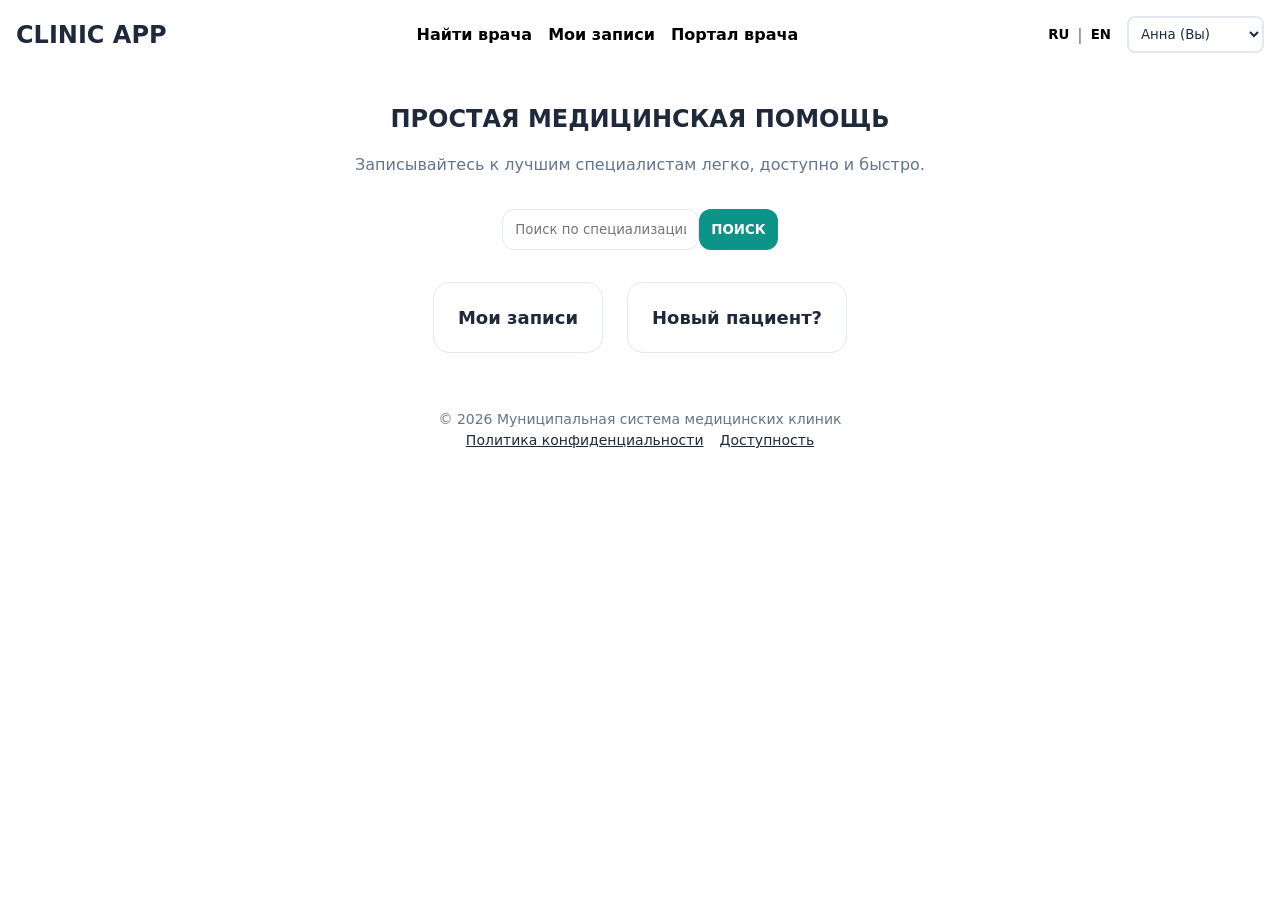
==== index.html @ 36bb8b9a "Update and rename main.html to index.html" ====
<!DOCTYPE html>
<html lang="ru">
<head>
    <meta charset="UTF-8">
    <meta name="viewport" content="width=device-width, initial-scale=1.0">
    <title>Clinic App</title>
    <link rel="stylesheet" href="css/theme.css">
    <link rel="stylesheet" href="css/style222.css">
</head>
<body class="bg-background text-foreground">
    <header class="border-b border-border p-4 flex justify-between items-center">
        <div class="logo font-weight-medium text-2xl cursor-pointer" onclick="showSection('home')" aria-label="Clinic App Logo">CLINIC APP</div>        
        
        <nav class="flex gap-4">
            <button data-i18n="nav-find" aria-label="Find a Doctor" class="text-base font-weight-medium">Найти врача</button>
            <button data-i18n="nav-appointments" aria-label="My Appointments" class="text-base font-weight-medium">Мои записи</button>
            <button data-i18n="nav-portal" aria-label="Doctor Portal" class="text-base font-weight-medium">Портал врача</button>
        </nav>

        <div class="flex items-center gap-4">
            <div class="language-switcher flex gap-2 border-r border-border pr-4">
                <button onclick="changeLanguage('ru')" class="font-weight-medium hover:text-primary" aria-label="Переключить на русский">RU</button>
                <span class="text-muted-foreground">|</span>
                <button onclick="changeLanguage('en')" class="font-weight-medium hover:text-primary" aria-label="Switch to English">EN</button>
            </div>
            
            <div class="profile-selector">
                <select id="family-profile" class="bg-input-background text-foreground radius-sm p-2" aria-label="Смена профиля">
                    <option value="anna" data-i18n="profile-anna">Анна (Вы)</option>
                    <option value="maxim" data-i18n="profile-maxim">Максим (Сын)</option>
                </select>
            </div>
        </div>
    </header>

    <main class="p-8">
        <div id="js-notification-container" aria-live="polite" class="radius-md p-4 mb-4" style="display: none;"></div>

        <section id="home">
            <h1 class="text-2xl font-weight-medium text-center mb-4" data-i18n="home-title">ПРОСТАЯ МЕДИЦИНСКАЯ ПОМОЩЬ</h1>
            <p class="text-center text-muted-foreground mb-8" data-i18n="home-subtitle">Записывайтесь к лучшим специалистам легко, доступно и быстро.</p>
            
            <div class="search-container flex justify-center mb-8">
                <input type="text" id="main-search" class="bg-input-background border border-border radius-md p-3 w-1/2" data-i18n-placeholder="search-placeholder" placeholder="Поиск по специализации или имени...">
                <button class="bg-primary text-primary-foreground font-weight-medium radius-md p-3 ml-2" data-i18n="search-btn">ПОИСК</button>
            </div>

            <div class="quick-actions flex justify-center gap-6">
                <button class="card border border-border radius-lg p-6 bg-card text-card-foreground w-64 hover:translate-y-[-2px] transition-all" onclick="showSection('dashboard')">
                    <span class="text-lg font-weight-medium" data-i18n="nav-appointments">Мои записи</span>
                </button>
                <button class="card border border-border radius-lg p-6 bg-card text-card-foreground w-64 hover:translate-y-[-2px] transition-all" onclick="showAuthModal()">
                    <span class="text-lg font-weight-medium" data-i18n="new-patient">Новый пациент?</span>
                </button>
            </div>
        </section>

        <section id="search" style="display: none;" class="flex gap-8">
            <aside class="w-1/4 border border-border radius-lg p-4">
                <h3 class="text-lg font-weight-medium mb-4" data-i18n="filter-title">ФИЛЬТРЫ</h3>
                <nav class="flex flex-col gap-2">
                    <button class="bg-primary text-primary-foreground radius-sm p-2 text-left" data-i18n="filter-all">Все</button>
                    <button class="text-foreground radius-sm p-2 text-left hover:bg-muted" data-i18n="spec-cardiology">Кардиология</button>
                    <button class="text-foreground radius-sm p-2 text-left hover:bg-muted" data-i18n="spec-pediatrics">Педиатрия</button>
                </nav>
            </aside>
            <div class="w-3/4 flex flex-col gap-4">
                <article class="doctor-card border border-border radius-lg p-4 flex justify-between bg-card text-card-foreground">
                    <div>
                        <h3 class="text-lg font-weight-medium">Dr. Eleanor Rigby</h3>
                        <p class="text-muted-foreground" data-i18n="spec-cardiology">Кардиология</p>
                        <p class="text-muted-foreground text-sm" data-i18n="doctor-room">Кабинет 304, Корпус А</p>
                    </div>
                    <div class="flex flex-col items-end gap-2">
                        <span class="border border-border radius-sm p-1 text-sm" data-i18n="status-available">ДОСТУПНО СЕГОДНЯ</span>
                        <button class="bg-secondary text-secondary-foreground font-weight-medium radius-md p-2" data-i18n="btn-schedule">СМОТРЕТЬ ГРАФИК</button>
                    </div>
                </article>
            </div>
        </section>

        <section id="booking" style="display: none;">
            <div class="doctor-header mb-6 p-4 border border-border radius-lg">
                <h2 class="text-xl font-weight-medium">DR. ELEANOR RIGBY</h2>
                <p class="text-muted-foreground" data-i18n="spec-cardiology">Кардиология</p>
            </div>
            <h3 class="text-lg font-weight-medium mb-4" data-i18n="slots-title">СВОБОДНОЕ ВРЕМЯ</h3>
            <div class="slots-grid grid grid-cols-4 gap-4 mb-6">
                <button class="slot border border-border radius-md p-4 text-center hover:bg-primary hover:text-primary-foreground">09:00</button>
                <button class="slot bg-muted text-muted-foreground border border-border radius-md p-4 text-center cursor-not-allowed" disabled data-i18n="slot-booked">Занято</button>
            </div>
            <button class="bg-secondary text-secondary-foreground border border-border radius-lg p-3 w-full font-weight-medium" data-i18n="btn-notify">Уведомить меня (Лист ожидания)</button>
        </section>

        <section id="confirm" style="display: none;">
            <h2 class="text-xl font-weight-medium text-center mb-8" data-i18n="confirm-title">ПОДТВЕРЖДЕНИЕ ЗАПИСИ</h2>
            <div class="flex gap-8 justify-center">
                <div class="appointment-details border border-border radius-lg p-6 w-1/3 bg-card text-card-foreground shadow-brutal">
                    <h3 class="text-lg font-weight-medium border-b border-border pb-2 mb-4" data-i18n="details-title">ДЕТАЛИ ПРИЕМА</h3>
                    <p class="mb-2"><span class="text-muted-foreground text-sm" data-i18n="label-doctor">ВРАЧ</span><br><strong id="confirm-doctor" class="font-weight-medium text-lg">Dr. Eleanor Rigby</strong></p>
                    <p class="mb-2"><span class="text-muted-foreground text-sm" data-i18n="label-time">ВРЕМЯ</span><br><strong id="confirm-time" class="font-weight-medium text-lg">10:00 AM</strong></p>
                    <p class="mb-2"><span class="text-muted-foreground text-sm">ДАТА</span><br><strong class="font-weight-medium text-lg">Сегодня</strong></p>
                </div>
                
                <form class="booking-form flex flex-col gap-4 w-1/3">
                    <div class="input-group flex flex-col gap-1">
                        <label for="full-name" class="font-weight-medium text-base text-muted-foreground" data-i18n="label-name">ФИО</label>
                        <input type="text" id="full-name" class="bg-input-background border border-border radius-sm p-3 focus-ring">
                    </div>
                    <div class="input-group flex flex-col gap-1">
                        <label for="iin-number" class="font-weight-medium text-base text-muted-foreground">ИИН</label>
                        <input type="text" id="iin-number" class="bg-input-background border border-border radius-sm p-3 focus-ring" placeholder="12 цифр">
                    </div>
                    <div class="input-group flex flex-col gap-1">
                        <label for="phone-number" class="font-weight-medium text-base text-muted-foreground">Телефон</label>
                        <input type="tel" id="phone-number" class="bg-input-background border border-border radius-sm p-3 focus-ring" placeholder="+7 (...)">
                    </div>
                    <button type="button" class="bg-primary text-primary-foreground font-weight-medium radius-sm p-4 mt-4 w-full" data-i18n="btn-confirm">ПОДТВЕРДИТЬ ЗАПИСЬ</button>
                </form>
            </div>
        </section>

        <section id="dashboard" style="display: none;">
            <div class="flex justify-between items-center border-b border-border pb-4 mb-6">
                <h2 class="text-xl font-weight-medium" data-i18n="nav-appointments">МОИ ЗАПИСИ</h2>
                <span class="bg-input-background border border-border radius-sm p-2 text-sm">ID: #8842-19B</span>
            </div>
            
            <div class="tabs flex gap-4 mb-6">
                <button class="font-weight-medium border-b-2 border-primary pb-1 active" data-i18n="tab-upcoming" data-target="upcoming-visits">Предстоящие</button>
                <button class="font-weight-medium text-muted-foreground border-b-2 border-transparent pb-1" data-i18n="tab-records" data-target="medical-records">Мед. карта</button>
                <button class="font-weight-medium text-muted-foreground border-b-2 border-transparent pb-1" data-i18n="tab-results" data-target="test-results">Результаты анализов</button>
            </div>

            <div id="upcoming-visits" class="flex flex-col gap-4"></div>

            <div id="medical-records" style="display: none;">
                <article class="record-card border border-border radius-lg p-4 flex justify-between items-center bg-card text-card-foreground shadow-brutal mb-4">
                    <p data-i18n="record-cbc">Общий анализ крови (ОАК)</p>
                    <a href="#" class="text-primary font-weight-medium underline" data-i18n="btn-download">Скачать PDF</a>
                </article>
            </div>

            <div id="test-results" style="display: none;">
                <article class="record-card border border-border radius-lg p-4 flex justify-between items-center bg-card text-card-foreground shadow-brutal mb-4">
                    <p data-i18n="result-biochem">Биохимический анализ крови</p>
                    <span class="text-sm text-muted-foreground">13.03.2026</span>
                    <a href="#" class="text-primary font-weight-medium underline" data-i18n="btn-download">Скачать PDF</a>
                </article>
            </div>
        </section>

        <section id="doctorportal" style="display: none;">
            <h2 class="text-xl font-weight-medium mb-6" data-i18n="portal-title">УПРАВЛЕНИЕ РАСПИСАНИЕМ</h2>
            <div class="flex gap-6">
                <aside class="w-1/4 bg-primary text-primary-foreground p-4 radius-lg">
                    <h3 data-i18n="summary-title">ИТОГИ ДНЯ</h3>
                    <p data-i18n="summary-total">Всего пациентов: 12</p>
                </aside>
                <div class="w-3/4 border border-border radius-lg p-4">
                    <table class="w-full text-left">
                        <thead class="text-muted-foreground border-b border-border">
                            <tr>
                                <th class="p-2" data-i18n="col-time">ВРЕМЯ</th>
                                <th class="p-2" data-i18n="col-patient">ПАЦИЕНТ</th>
                                <th class="p-2" data-i18n="col-status">СТАТУС</th>
                            </tr>
                        </thead>
                        <tbody>
                            <tr class="border-b border-border">
                                <td class="p-2">09:00 AM</td>
                                <td class="p-2">Alice Smith</td>
                                <td class="p-2"><span class="bg-primary text-primary-foreground px-2 py-1 radius-xl text-xs" data-i18n="status-checkedin">ПРИШЕЛ</span></td>
                            </tr>
                        </tbody>
                    </table>
                </div>
            </div>
        </section>
    </main>

    <footer class="border-t border-border p-6 text-center mt-8 text-sm text-muted-foreground">
        <p data-i18n="footer-text">© 2026 Муниципальная система медицинских клиник</p>
        <div class="mt-2 flex justify-center gap-4">
            <a href="#" class="text-foreground" data-i18n="footer-privacy">Политика конфиденциальности</a>
            <a href="#" class="text-foreground" data-i18n="footer-accessibility">Доступность</a>
        </div>
    </footer>
    <script src="js/script.js"></script>
</body>

</html>
---- css/theme.css ----
:root {
  --font-size: 16px;
  --text-2xl: 1.75rem;
  --text-xl: 1.25rem;
  --text-lg: 1.125rem;
  --text-base: 1rem;
  
  /* Мягкие скругления для современного вида */
  --radius: 0.75rem; 
  --font-weight-medium: 600;

  /* =========================================
     CLEAN LIGHT THEME (Чистая светлая тема)
  ========================================= */
  --background: #ffffff; /* Чисто белый фон страницы */
  --foreground: #1e293b; /* Глубокий темно-серый для текста (не режет глаз) */
  
  --primary: #0d9488; /* Красивый медицинский бирюзовый (Teal) для главных кнопок */
  --primary-foreground: #ffffff; /* Белый текст на бирюзовых кнопках */
  
  --secondary: #f8fafc; /* Очень светло-серый для вторичных элементов */
  --secondary-foreground: #0f172a;
  
  --card: #ffffff; /* Белый фон для карточек */
  --card-foreground: #1e293b;
  
  --muted: #f1f5f9; /* Светло-серый для заблокированных слотов */
  --muted-foreground: #64748b; /* Серый текст для подписей */
  
  --destructive: #ef4444; /* Аккуратный красный для отмены */
  --destructive-foreground: #ffffff;
  
  --border: #e2e8f0; /* Очень нежные светло-серые рамки */
  --input-background: #ffffff; /* Белый фон для полей ввода */
  
  --ring: #0d9488; /* Бирюзовое свечение при клике на инпут */
  --success: #10b981; /* Зеленый для уведомлений */
}

/* На всякий случай оставляем темную тему, если захочешь переключить */
.dark {
  --background: #0f172a;
  --foreground: #f8fafc;
  --primary: #14b8a6;
  --primary-foreground: #022c22;
  --secondary: #1e293b;
  --secondary-foreground: #f8fafc;
  --card: #1e293b;
  --card-foreground: #f8fafc;
  --muted: #334155;
  --muted-foreground: #cbd5e1;
  --border: #334155;
  --input-background: #0f172a;
}
---- css/style222.css ----
/* =========================================
   1. БАЗОВЫЕ НАСТРОЙКИ
========================================= */
* { box-sizing: border-box; margin: 0; padding: 0; }

body { 
    background-color: var(--background); 
    color: var(--foreground); 
    font-family: system-ui, -apple-system, sans-serif; 
    line-height: 1.5; 
}

/* =========================================
   2. СЕТКА И ПОЗИЦИОНИРОВАНИЕ (То, что сломалось)
========================================= */
.flex { display: flex; }
.flex-col { flex-direction: column; }
.justify-between { justify-content: space-between; }
.justify-center { justify-content: center; }
.items-center { align-items: center; }
.items-end { align-items: flex-end; }
.grid { display: grid; }
.grid-cols-1 { grid-template-columns: repeat(1, minmax(0, 1fr)); }
@media (min-width: 768px) { .md\:grid-cols-2 { grid-template-columns: repeat(2, minmax(0, 1fr)); } }

.gap-1 { gap: 0.25rem; } .gap-2 { gap: 0.5rem; } .gap-3 { gap: 0.75rem; } 
.gap-4 { gap: 1rem; } .gap-6 { gap: 1.5rem; } .gap-8 { gap: 2rem; }

.w-full { width: 100%; } .w-1\/3 { width: 33.333333%; } .w-1\/4 { width: 25%; } .w-3\/4 { width: 75%; }
.w-3 { width: 0.75rem; } .h-3 { height: 0.75rem; }
.max-w-2xl { max-width: 42rem; } .max-w-3xl { max-width: 48rem; } .max-w-7xl { max-width: 80rem; }
.mx-auto { margin-left: auto; margin-right: auto; }

.p-2 { padding: 0.5rem; } .p-3 { padding: 0.75rem; } .p-4 { padding: 1rem; } 
.p-5 { padding: 1.25rem; } .p-6 { padding: 1.5rem; } .p-8 { padding: 2rem; }
.px-4 { padding-left: 1rem; padding-right: 1rem; } .py-2 { padding-top: 0.5rem; padding-bottom: 0.5rem; }
.px-8 { padding-left: 2rem; padding-right: 2rem; } .py-4 { padding-top: 1rem; padding-bottom: 1rem; }
.py-12 { padding-top: 3rem; padding-bottom: 3rem; }

.mb-2 { margin-bottom: 0.5rem; } .mb-4 { margin-bottom: 1rem; } .mb-6 { margin-bottom: 1.5rem; } 
.mb-8 { margin-bottom: 2rem; } .mb-10 { margin-bottom: 2.5rem; } .mb-12 { margin-bottom: 3rem; }
.mt-4 { margin-top: 1rem; }
.pb-2 { padding-bottom: 0.5rem; } .pl-4 { padding-left: 1rem; }

.hidden { display: none !important; }
.sticky { position: sticky; } .top-0 { top: 0; } .top-24 { top: 6rem; } .z-50 { z-index: 50; }
.relative { position: relative; } .absolute { position: absolute; } .right-2 { right: 0.5rem; } .top-2 { top: 0.5rem; }

/* =========================================
   3. ТИПОГРАФИКА И ЦВЕТА
========================================= */
.text-sm { font-size: 0.875rem; } .text-base { font-size: 1rem; } .text-lg { font-size: 1.125rem; } 
.text-xl { font-size: 1.25rem; } .text-2xl { font-size: 1.5rem; } .text-3xl { font-size: 1.875rem; }
.font-weight-medium { font-weight: 600; } .text-center { text-align: center; }

.bg-background { background-color: var(--background); } .text-foreground { color: var(--foreground); }
.bg-card { background-color: var(--card); } .text-card-foreground { color: var(--card-foreground); }
.bg-primary { background-color: var(--primary); color: var(--primary-foreground); } 
.text-primary { color: var(--primary); }
.bg-secondary { background-color: var(--secondary); color: var(--secondary-foreground); }
.bg-input-background { background-color: var(--input-background); }
.text-muted-foreground { color: var(--muted-foreground); }

/* =========================================
   4. РАМКИ И СТИЛЬ FIGMA (Neobrutalism / Modern)
========================================= */
.border { border: 1px solid var(--border); }
.border-2 { border: 2px solid var(--border); }
.border-b-2 { border-bottom: 2px solid var(--border); }
.border-x { border-left: 1px solid var(--border); border-right: 1px solid var(--border); }
.border-l-8 { border-left: 8px solid var(--primary); }
.radius-sm { border-radius: 0.5rem; } .radius-md { border-radius: 0.75rem; } 
.radius-lg { border-radius: 1rem; } .rounded-full { border-radius: 9999px; }

:root { --shadow-offset: 6px; }

/* Светлая тема: Жесткие черные тени как на скрине */
.shadow-brutal { box-shadow: var(--shadow-offset) var(--shadow-offset) 0px var(--border); }
.shadow-brutal-lg { box-shadow: 10px 10px 0px var(--border); }

/* Темная тема: Мягкие, современные тени как на скрине Confirm Appointment */
.dark .shadow-brutal { box-shadow: 0 4px 12px rgba(0, 0, 0, 0.4); border-color: transparent; }
.dark .shadow-brutal-lg { box-shadow: 0 8px 24px rgba(0, 0, 0, 0.5); border-color: transparent; }

.glow-text { text-shadow: 0 0 15px var(--primary); }

/* =========================================
   5. ИНТЕРАКТИВ И КОМПОНЕНТЫ
========================================= */
button, input, select { font-family: inherit; outline: none; }
button { border: none; cursor: pointer; background: transparent; transition: all 0.2s ease; }

input, select {
    border: 2px solid var(--border);
    transition: border-color 0.2s, box-shadow 0.2s;
}
input:focus, select:focus { 
    border-color: var(--primary); 
    box-shadow: 0 0 0 2px var(--background), 0 0 0 4px var(--primary);
}

.cursor-pointer { cursor: pointer; } 
.transition-all { transition: all 0.2s ease-in-out; }
.hover\:text-primary:hover { color: var(--primary); }

/* Анимации кнопок */
button:hover:not(.tab-btn):not(.nav-link):not(.filter-btn) {
    transform: translate(-2px, -2px);
}
.dark button:hover:not(.tab-btn):not(.nav-link):not(.filter-btn) {
    box-shadow: 0 0 15px var(--primary);
}

/* Навигация в Header */
.nav-link { position: relative; padding: 0.5rem 0; font-weight: 500; }
.nav-link::after { 
    content: ''; position: absolute; bottom: 0; left: 0; width: 0; height: 2px; 
    background: var(--primary); transition: 0.3s; 
}
.nav-link:hover::after { width: 100%; }

/* Вкладки (Tabs) */
.tab-btn { padding: 1rem 2rem; font-weight: 600; opacity: 0.5; border-bottom: 4px solid transparent; }
.tab-btn.active { opacity: 1; color: var(--primary); border-bottom-color: var(--primary); }

/* Фильтры в поиске */
.filter-btn { width: 100%; text-align: left; padding: 0.75rem 1rem; border-radius: 0.5rem; margin-bottom: 0.5rem; }
.filter-btn:hover { background-color: var(--muted); }
.filter-btn.active { background-color: var(--primary); color: var(--primary-foreground); }

/* Анимации */
.animate-fade-in { animation: fadeIn 0.4s ease-out; }
@keyframes fadeIn { from { opacity: 0; transform: translateY(10px); } to { opacity: 1; transform: translateY(0); } }
.animate-pulse { animation: pulse 2s infinite; }
@keyframes pulse { 0%, 100% { opacity: 1; } 50% { opacity: .5; } }
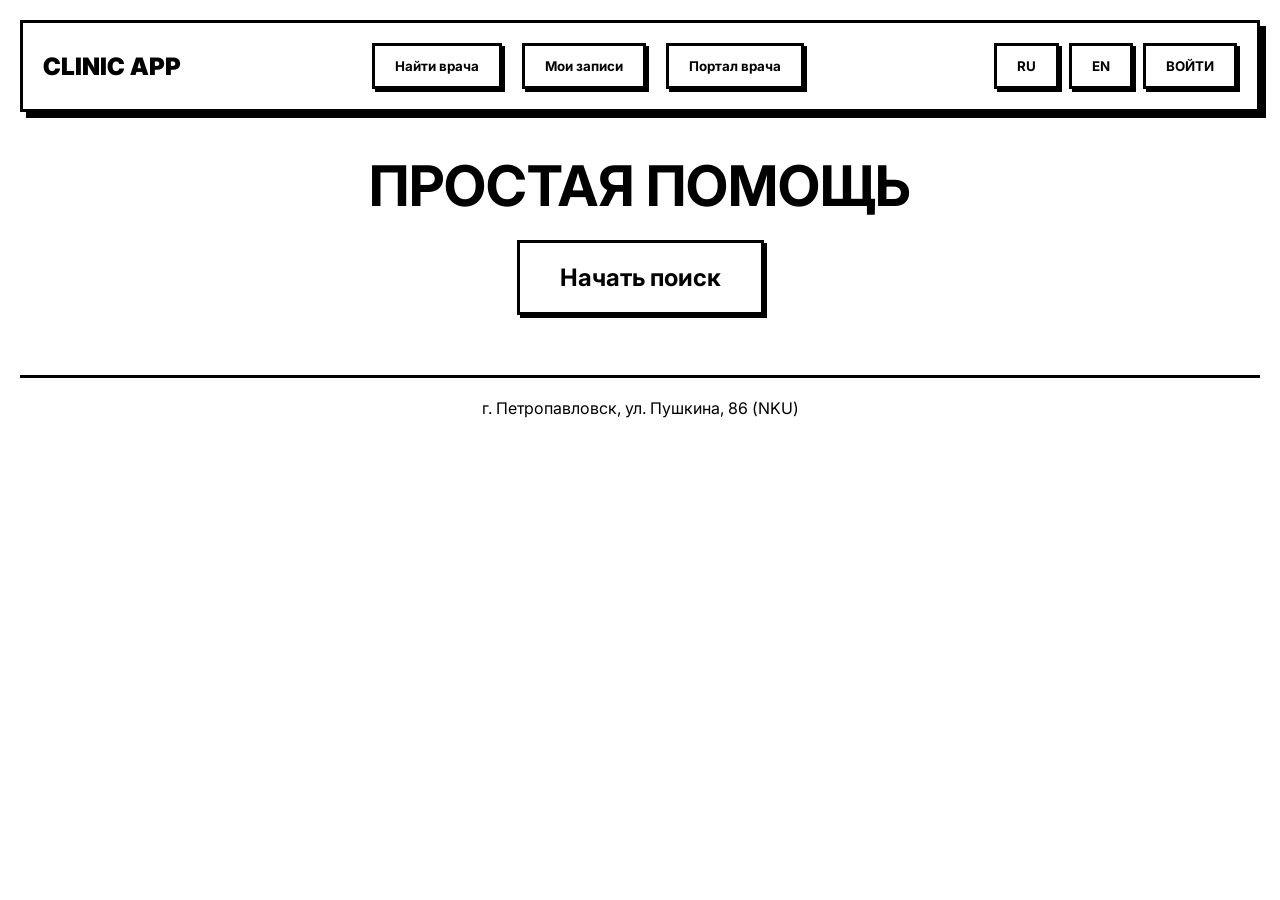
==== commit d08fbe47: "Refactor index.html for improved layout and styles Updated the Clinic App HTML structure and styles," ====
--- a/index.html
+++ b/index.html
@@ -3,190 +3,132 @@
 <head>
     <meta charset="UTF-8">
     <meta name="viewport" content="width=device-width, initial-scale=1.0">
-    <title>Clinic App</title>
-    <link rel="stylesheet" href="css/theme.css">
-    <link rel="stylesheet" href="css/style222.css">
+    <title>Clinic App | Neobrutalism</title>
+    <link href="https://fonts.googleapis.com/css2?family=Inter:wght@400;700;900&display=swap" rel="stylesheet">
+    <style>
+        :root {
+            --bg: #ffffff;
+            --fg: #000000;
+            --border-width: 3px;
+            --shadow: 6px 6px 0px #000000;
+        }
+        * { box-sizing: border-box; margin: 0; padding: 0; font-family: 'Inter', sans-serif; }
+        body { background: var(--bg); color: var(--fg); padding: 20px; }
+        
+        header { 
+            display: flex; justify-content: space-between; align-items: center;
+            padding: 20px; border: var(--border-width) solid var(--fg);
+            box-shadow: var(--shadow); margin-bottom: 40px; background: #fff;
+        }
+        .logo { font-weight: 900; font-size: 1.5rem; text-transform: uppercase; cursor: pointer; }
+        
+        button, input {
+            padding: 12px 20px; border: var(--border-width) solid var(--fg);
+            background: #fff; font-weight: 700; cursor: pointer;
+            box-shadow: 3px 3px 0px #000; transition: 0.1s;
+        }
+        button:hover { transform: translate(-2px, -2px); box-shadow: 5px 5px 0px #000; }
+        button:active { transform: translate(1px, 1px); box-shadow: 1px 1px 0px #000; }
+        
+        .search-container { display: flex; gap: 30px; align-items: flex-start; margin-top: 20px; }
+        .spec-column { width: 250px; display: flex; flex-direction: column; gap: 10px; }
+        .docs-column { flex: 1; display: grid; grid-template-columns: repeat(auto-fill, minmax(250px, 1fr)); gap: 20px; }
+        
+        .card { border: var(--border-width) solid var(--fg); padding: 20px; box-shadow: var(--shadow); background: #fff; }
+        .modal { 
+            display: none; position: fixed; top: 0; left: 0; width: 100%; height: 100%; 
+            background: rgba(255,255,255,0.9); z-index: 100; justify-content: center; align-items: center; 
+        }
+        .notification { 
+            display: none; position: fixed; top: 20px; right: 20px; padding: 20px; 
+            border: var(--border-width) solid var(--fg); background: #fff; font-weight: 900; z-index: 1000; 
+        }
+        .active-spec { background: #000 !important; color: #fff !important; }
+
+        section { display: none; }
+        #home { display: block; }
+
+        table { width: 100%; border-collapse: collapse; margin-top: 20px; }
+        th, td { border: var(--border-width) solid var(--fg); padding: 15px; text-align: center; }
+        th { background: #eee; }
+    </style>
 </head>
-<body class="bg-background text-foreground">
-    <header class="border-b border-border p-4 flex justify-between items-center">
-        <div class="logo font-weight-medium text-2xl cursor-pointer" onclick="showSection('home')" aria-label="Clinic App Logo">CLINIC APP</div>        
-        
-        <nav class="flex gap-4">
-            <button data-i18n="nav-find" aria-label="Find a Doctor" class="text-base font-weight-medium">Найти врача</button>
-            <button data-i18n="nav-appointments" aria-label="My Appointments" class="text-base font-weight-medium">Мои записи</button>
-            <button data-i18n="nav-portal" aria-label="Doctor Portal" class="text-base font-weight-medium">Портал врача</button>
+<body>
+    <div id="notify" class="notification">УСПЕШНО!</div>
+
+    <header>
+        <div class="logo" onclick="showSection('home')">CLINIC APP</div>
+        <nav style="display: flex; gap: 20px;">
+            <button onclick="showSection('search')" data-i18n="nav-find">Найти врача</button>
+            <button onclick="showSection('dashboard')" data-i18n="nav-appointments">Мои записи</button>
+            <button onclick="showSection('doctorportal')" data-i18n="nav-portal">Портал врача</button>
         </nav>
-
-        <div class="flex items-center gap-4">
-            <div class="language-switcher flex gap-2 border-r border-border pr-4">
-                <button onclick="changeLanguage('ru')" class="font-weight-medium hover:text-primary" aria-label="Переключить на русский">RU</button>
-                <span class="text-muted-foreground">|</span>
-                <button onclick="changeLanguage('en')" class="font-weight-medium hover:text-primary" aria-label="Switch to English">EN</button>
-            </div>
-            
-            <div class="profile-selector">
-                <select id="family-profile" class="bg-input-background text-foreground radius-sm p-2" aria-label="Смена профиля">
-                    <option value="anna" data-i18n="profile-anna">Анна (Вы)</option>
-                    <option value="maxim" data-i18n="profile-maxim">Максим (Сын)</option>
-                </select>
-            </div>
+        <div class="lang-sw" style="display: flex; gap: 10px;">
+            <button onclick="changeLanguage('ru')">RU</button>
+            <button onclick="changeLanguage('en')">EN</button>
+            <button id="auth-btn" onclick="showAuthModal()">ВОЙТИ</button>
         </div>
     </header>
 
-    <main class="p-8">
-        <div id="js-notification-container" aria-live="polite" class="radius-md p-4 mb-4" style="display: none;"></div>
+    <main>
+        <section id="home" style="text-align: center;">
+            <h1 style="font-size: 3.5rem; margin-bottom: 20px;" data-i18n="home-title">ПРОСТАЯ ПОМОЩЬ</h1>
+            <button onclick="showSection('search')" style="font-size: 1.5rem; padding: 20px 40px;" data-i18n="search-btn">Начать поиск</button>
+        </section>
 
-        <section id="home">
-            <h1 class="text-2xl font-weight-medium text-center mb-4" data-i18n="home-title">ПРОСТАЯ МЕДИЦИНСКАЯ ПОМОЩЬ</h1>
-            <p class="text-center text-muted-foreground mb-8" data-i18n="home-subtitle">Записывайтесь к лучшим специалистам легко, доступно и быстро.</p>
-            
-            <div class="search-container flex justify-center mb-8">
-                <input type="text" id="main-search" class="bg-input-background border border-border radius-md p-3 w-1/2" data-i18n-placeholder="search-placeholder" placeholder="Поиск по специализации или имени...">
-                <button class="bg-primary text-primary-foreground font-weight-medium radius-md p-3 ml-2" data-i18n="search-btn">ПОИСК</button>
-            </div>
-
-            <div class="quick-actions flex justify-center gap-6">
-                <button class="card border border-border radius-lg p-6 bg-card text-card-foreground w-64 hover:translate-y-[-2px] transition-all" onclick="showSection('dashboard')">
-                    <span class="text-lg font-weight-medium" data-i18n="nav-appointments">Мои записи</span>
-                </button>
-                <button class="card border border-border radius-lg p-6 bg-card text-card-foreground w-64 hover:translate-y-[-2px] transition-all" onclick="showAuthModal()">
-                    <span class="text-lg font-weight-medium" data-i18n="new-patient">Новый пациент?</span>
-                </button>
+        <section id="search">
+            <div class="search-container">
+                <div class="spec-column" id="spec-list"></div>
+                <div class="docs-column" id="docs-list">
+                    <p style="font-weight: 700;" data-i18n="select-spec-text">Выберите специализацию слева...</p>
+                </div>
             </div>
         </section>
 
-        <section id="search" style="display: none;" class="flex gap-8">
-            <aside class="w-1/4 border border-border radius-lg p-4">
-                <h3 class="text-lg font-weight-medium mb-4" data-i18n="filter-title">ФИЛЬТРЫ</h3>
-                <nav class="flex flex-col gap-2">
-                    <button class="bg-primary text-primary-foreground radius-sm p-2 text-left" data-i18n="filter-all">Все</button>
-                    <button class="text-foreground radius-sm p-2 text-left hover:bg-muted" data-i18n="spec-cardiology">Кардиология</button>
-                    <button class="text-foreground radius-sm p-2 text-left hover:bg-muted" data-i18n="spec-pediatrics">Педиатрия</button>
-                </nav>
-            </aside>
-            <div class="w-3/4 flex flex-col gap-4">
-                <article class="doctor-card border border-border radius-lg p-4 flex justify-between bg-card text-card-foreground">
-                    <div>
-                        <h3 class="text-lg font-weight-medium">Dr. Eleanor Rigby</h3>
-                        <p class="text-muted-foreground" data-i18n="spec-cardiology">Кардиология</p>
-                        <p class="text-muted-foreground text-sm" data-i18n="doctor-room">Кабинет 304, Корпус А</p>
-                    </div>
-                    <div class="flex flex-col items-end gap-2">
-                        <span class="border border-border radius-sm p-1 text-sm" data-i18n="status-available">ДОСТУПНО СЕГОДНЯ</span>
-                        <button class="bg-secondary text-secondary-foreground font-weight-medium radius-md p-2" data-i18n="btn-schedule">СМОТРЕТЬ ГРАФИК</button>
-                    </div>
-                </article>
+        <section id="booking">
+            <div class="card">
+                <h2 id="book-doc-name">ИМЯ ВРАЧА</h2>
+                <input type="date" id="book-date" onchange="renderSlots()" style="margin: 20px 0;">
+                <div id="slots-grid" style="display: grid; grid-template-columns: repeat(4, 1fr); gap: 10px;"></div>
             </div>
         </section>
 
-        <section id="booking" style="display: none;">
-            <div class="doctor-header mb-6 p-4 border border-border radius-lg">
-                <h2 class="text-xl font-weight-medium">DR. ELEANOR RIGBY</h2>
-                <p class="text-muted-foreground" data-i18n="spec-cardiology">Кардиология</p>
-            </div>
-            <h3 class="text-lg font-weight-medium mb-4" data-i18n="slots-title">СВОБОДНОЕ ВРЕМЯ</h3>
-            <div class="slots-grid grid grid-cols-4 gap-4 mb-6">
-                <button class="slot border border-border radius-md p-4 text-center hover:bg-primary hover:text-primary-foreground">09:00</button>
-                <button class="slot bg-muted text-muted-foreground border border-border radius-md p-4 text-center cursor-not-allowed" disabled data-i18n="slot-booked">Занято</button>
-            </div>
-            <button class="bg-secondary text-secondary-foreground border border-border radius-lg p-3 w-full font-weight-medium" data-i18n="btn-notify">Уведомить меня (Лист ожидания)</button>
+        <section id="dashboard">
+            <h2 style="margin-bottom: 20px;" data-i18n="nav-appointments">Мои записи</h2>
+            <div id="dash-content"></div>
         </section>
 
-        <section id="confirm" style="display: none;">
-            <h2 class="text-xl font-weight-medium text-center mb-8" data-i18n="confirm-title">ПОДТВЕРЖДЕНИЕ ЗАПИСИ</h2>
-            <div class="flex gap-8 justify-center">
-                <div class="appointment-details border border-border radius-lg p-6 w-1/3 bg-card text-card-foreground shadow-brutal">
-                    <h3 class="text-lg font-weight-medium border-b border-border pb-2 mb-4" data-i18n="details-title">ДЕТАЛИ ПРИЕМА</h3>
-                    <p class="mb-2"><span class="text-muted-foreground text-sm" data-i18n="label-doctor">ВРАЧ</span><br><strong id="confirm-doctor" class="font-weight-medium text-lg">Dr. Eleanor Rigby</strong></p>
-                    <p class="mb-2"><span class="text-muted-foreground text-sm" data-i18n="label-time">ВРЕМЯ</span><br><strong id="confirm-time" class="font-weight-medium text-lg">10:00 AM</strong></p>
-                    <p class="mb-2"><span class="text-muted-foreground text-sm">ДАТА</span><br><strong class="font-weight-medium text-lg">Сегодня</strong></p>
-                </div>
-                
-                <form class="booking-form flex flex-col gap-4 w-1/3">
-                    <div class="input-group flex flex-col gap-1">
-                        <label for="full-name" class="font-weight-medium text-base text-muted-foreground" data-i18n="label-name">ФИО</label>
-                        <input type="text" id="full-name" class="bg-input-background border border-border radius-sm p-3 focus-ring">
-                    </div>
-                    <div class="input-group flex flex-col gap-1">
-                        <label for="iin-number" class="font-weight-medium text-base text-muted-foreground">ИИН</label>
-                        <input type="text" id="iin-number" class="bg-input-background border border-border radius-sm p-3 focus-ring" placeholder="12 цифр">
-                    </div>
-                    <div class="input-group flex flex-col gap-1">
-                        <label for="phone-number" class="font-weight-medium text-base text-muted-foreground">Телефон</label>
-                        <input type="tel" id="phone-number" class="bg-input-background border border-border radius-sm p-3 focus-ring" placeholder="+7 (...)">
-                    </div>
-                    <button type="button" class="bg-primary text-primary-foreground font-weight-medium radius-sm p-4 mt-4 w-full" data-i18n="btn-confirm">ПОДТВЕРДИТЬ ЗАПИСЬ</button>
-                </form>
-            </div>
-        </section>
-
-        <section id="dashboard" style="display: none;">
-            <div class="flex justify-between items-center border-b border-border pb-4 mb-6">
-                <h2 class="text-xl font-weight-medium" data-i18n="nav-appointments">МОИ ЗАПИСИ</h2>
-                <span class="bg-input-background border border-border radius-sm p-2 text-sm">ID: #8842-19B</span>
-            </div>
-            
-            <div class="tabs flex gap-4 mb-6">
-                <button class="font-weight-medium border-b-2 border-primary pb-1 active" data-i18n="tab-upcoming" data-target="upcoming-visits">Предстоящие</button>
-                <button class="font-weight-medium text-muted-foreground border-b-2 border-transparent pb-1" data-i18n="tab-records" data-target="medical-records">Мед. карта</button>
-                <button class="font-weight-medium text-muted-foreground border-b-2 border-transparent pb-1" data-i18n="tab-results" data-target="test-results">Результаты анализов</button>
-            </div>
-
-            <div id="upcoming-visits" class="flex flex-col gap-4"></div>
-
-            <div id="medical-records" style="display: none;">
-                <article class="record-card border border-border radius-lg p-4 flex justify-between items-center bg-card text-card-foreground shadow-brutal mb-4">
-                    <p data-i18n="record-cbc">Общий анализ крови (ОАК)</p>
-                    <a href="#" class="text-primary font-weight-medium underline" data-i18n="btn-download">Скачать PDF</a>
-                </article>
-            </div>
-
-            <div id="test-results" style="display: none;">
-                <article class="record-card border border-border radius-lg p-4 flex justify-between items-center bg-card text-card-foreground shadow-brutal mb-4">
-                    <p data-i18n="result-biochem">Биохимический анализ крови</p>
-                    <span class="text-sm text-muted-foreground">13.03.2026</span>
-                    <a href="#" class="text-primary font-weight-medium underline" data-i18n="btn-download">Скачать PDF</a>
-                </article>
-            </div>
-        </section>
-
-        <section id="doctorportal" style="display: none;">
-            <h2 class="text-xl font-weight-medium mb-6" data-i18n="portal-title">УПРАВЛЕНИЕ РАСПИСАНИЕМ</h2>
-            <div class="flex gap-6">
-                <aside class="w-1/4 bg-primary text-primary-foreground p-4 radius-lg">
-                    <h3 data-i18n="summary-title">ИТОГИ ДНЯ</h3>
-                    <p data-i18n="summary-total">Всего пациентов: 12</p>
-                </aside>
-                <div class="w-3/4 border border-border radius-lg p-4">
-                    <table class="w-full text-left">
-                        <thead class="text-muted-foreground border-b border-border">
-                            <tr>
-                                <th class="p-2" data-i18n="col-time">ВРЕМЯ</th>
-                                <th class="p-2" data-i18n="col-patient">ПАЦИЕНТ</th>
-                                <th class="p-2" data-i18n="col-status">СТАТУС</th>
-                            </tr>
-                        </thead>
-                        <tbody>
-                            <tr class="border-b border-border">
-                                <td class="p-2">09:00 AM</td>
-                                <td class="p-2">Alice Smith</td>
-                                <td class="p-2"><span class="bg-primary text-primary-foreground px-2 py-1 radius-xl text-xs" data-i18n="status-checkedin">ПРИШЕЛ</span></td>
-                            </tr>
-                        </tbody>
-                    </table>
-                </div>
+        <section id="doctorportal">
+            <div class="card">
+                <h2 data-i18n="nav-portal">Портал врача</h2>
+                <table>
+                    <thead>
+                        <tr>
+                            <th data-i18n="col-time">ВРЕМЯ</th>
+                            <th data-i18n="col-patient">ПАЦИЕНТ</th>
+                            <th data-i18n="col-actions">ДЕЙСТВИЯ</th>
+                        </tr>
+                    </thead>
+                    <tbody id="portal-tbody"></tbody>
+                </table>
             </div>
         </section>
     </main>
 
-    <footer class="border-t border-border p-6 text-center mt-8 text-sm text-muted-foreground">
-        <p data-i18n="footer-text">© 2026 Муниципальная система медицинских клиник</p>
-        <div class="mt-2 flex justify-center gap-4">
-            <a href="#" class="text-foreground" data-i18n="footer-privacy">Политика конфиденциальности</a>
-            <a href="#" class="text-foreground" data-i18n="footer-accessibility">Доступность</a>
+    <footer style="margin-top: 60px; padding: 20px; border-top: 3px solid #000; text-align: center;">
+        <p>г. Петропавловск, ул. Пушкина, 86 (NKU)</p>
+    </footer>
+
+    <div id="auth-modal" class="modal">
+        <div class="card" style="width: 350px;">
+            <h2 style="text-align: center; margin-bottom: 20px;" data-i18n="auth-title">ВХОД</h2>
+            <input type="text" id="auth-name" placeholder="ФИО" style="width: 100%; margin-bottom: 15px;">
+            <input type="email" id="auth-email" placeholder="Email" style="width: 100%; margin-bottom: 15px;">
+            <input type="password" id="auth-pass" placeholder="Пароль" style="width: 100%; margin-bottom: 15px;">
+            <button onclick="login()" style="width: 100%; background: #000; color: #fff;" data-i18n="btn-login">ПРОДОЛЖИТЬ</button>
         </div>
-    </footer>
-    <script src="js/script.js"></script>
+    </div>
+
+    <script src="script.js"></script>
 </body>
-
 </html>
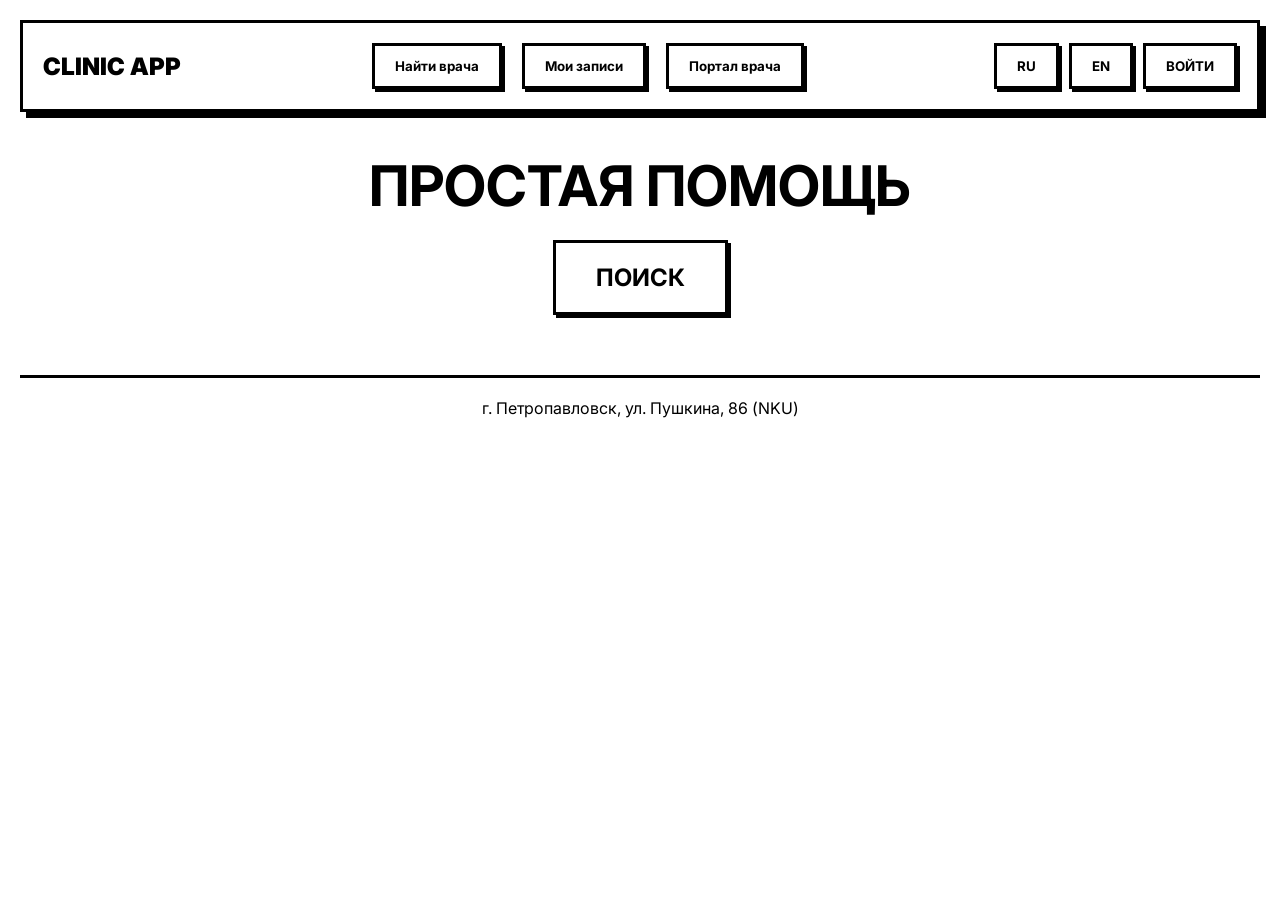
==== commit 529d5ed5: "Update index.html" ====
--- a/index.html
+++ b/index.html
@@ -129,6 +129,6 @@
         </div>
     </div>
 
-    <script src="script.js"></script>
+    <script src="js/script.js"></script>
 </body>
 </html>
